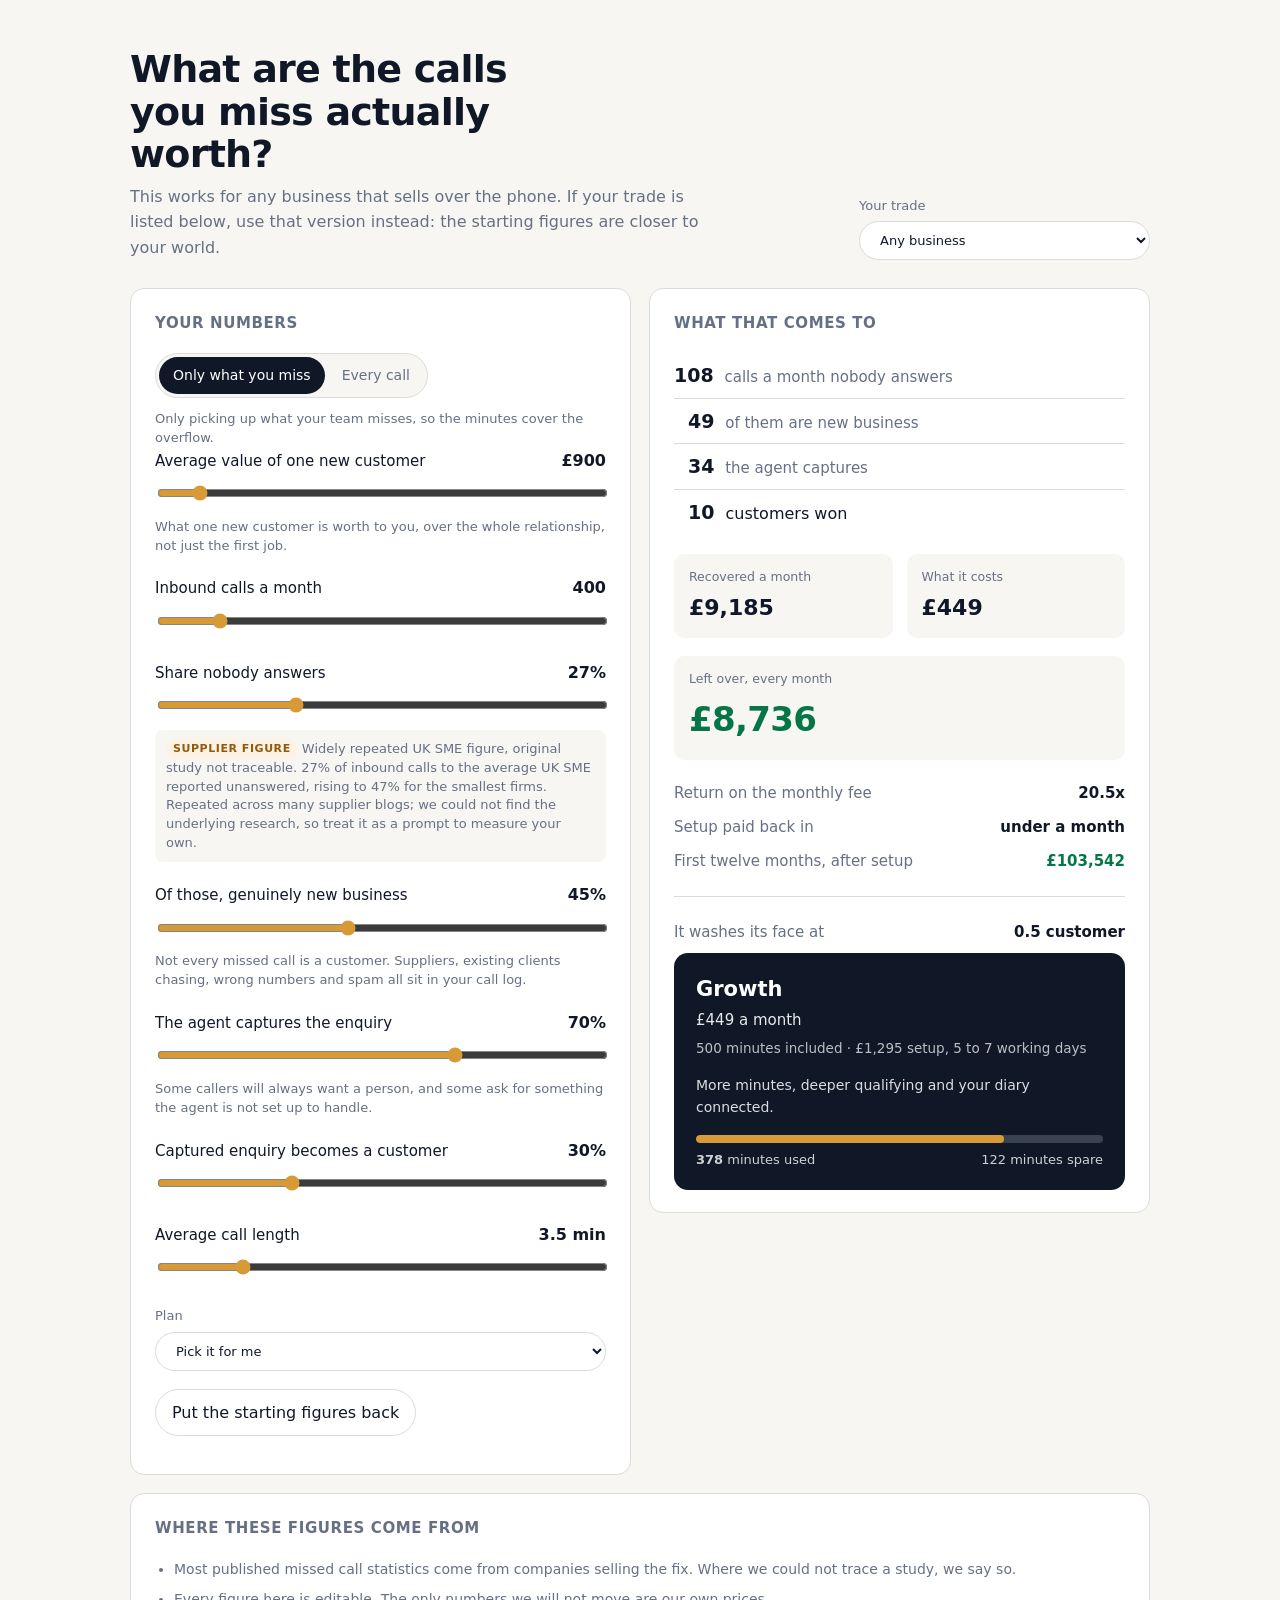
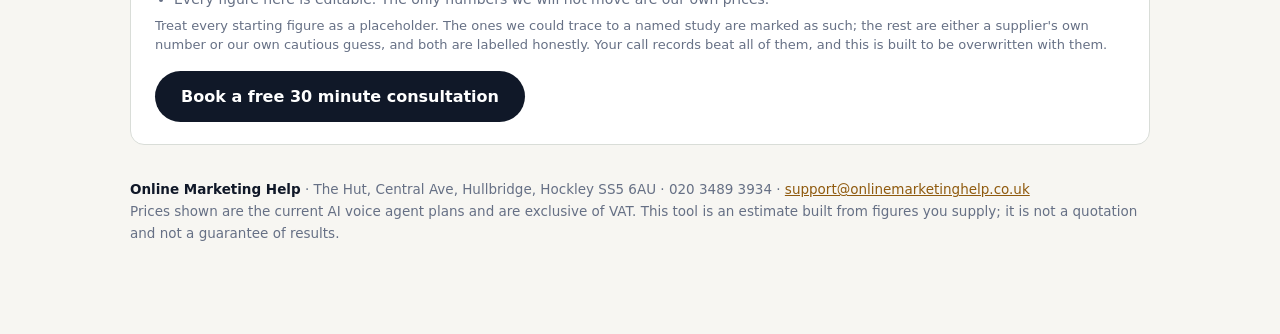
==== index.html @ 424689d3 "ROI calculators for the AI voice agent, nine trades One universal calculator and eight per trade, sh" ====
<!doctype html>
<html lang="en-GB">
<head>
<meta charset="utf-8">
<meta name="viewport" content="width=device-width,initial-scale=1">
<title>ROI calculator | Online Marketing Help</title>
<meta name="description" content="Work out what the calls you miss are costing, and what an AI voice agent from Online Marketing Help would return against its real price.">
<link rel="stylesheet" href="assets/style.css">
</head>
<body>
<div class="wrap">

  <header class="top">
    <div>
      <h1 id="headline"></h1>
      <p class="lede" id="lede"></p>
    </div>
    <label class="pick">
      Your trade
      <select id="industry" aria-label="Choose your trade"></select>
    </label>
  </header>

  <div class="grid">

    <section class="card">
      <h2>Your numbers</h2>

      <div class="modes" role="group" aria-label="What the agent answers">
        <button type="button" data-mode="overflow" class="on">Only what you miss</button>
        <button type="button" data-mode="all">Every call</button>
      </div>
      <p class="help" id="mode-note"></p>

      <div id="controls"></div>

      <label class="pick" style="margin-top:4px">
        Plan
        <select id="planpick" aria-label="Choose a plan"></select>
      </label>

      <p style="margin-top:18px">
        <button type="button" class="btn" id="reset">Put the starting figures back</button>
      </p>
    </section>

    <section class="card">
      <h2>What that comes to</h2>

      <ul id="chain"></ul>

      <div class="figures">
        <div class="fig"><span>Recovered a month</span><b id="revenue"></b></div>
        <div class="fig"><span>What it costs</span><b id="cost"></b></div>
      </div>

      <div class="fig" style="margin-bottom:16px">
        <span>Left over, every month</span><b class="big" id="net"></b>
      </div>

      <div class="line"><span>Return on the monthly fee</span><b id="roi"></b></div>
      <div class="line"><span>Setup paid back in</span><b id="payback"></b></div>
      <div class="line"><span>First twelve months, after setup</span><b id="year1"></b></div>
      <hr class="rule">
      <div class="line"><span>It washes its face at</span><b id="breakeven"></b></div>

      <div class="planbox">
        <h3 id="plan-name"></h3>
        <div class="price" id="plan-price"></div>
        <div class="meta"><span id="plan-mins"></span> &middot; <span id="plan-setup"></span></div>
        <p class="blurb" id="plan-blurb"></p>
        <div class="meter"><i id="minbar"></i></div>
        <div class="mins"><span><b id="minutes"></b> minutes used</span><span id="over"></span></div>
      </div>
    </section>
  </div>

  <div class="card notes" style="margin-top:18px">
    <h2>Where these figures come from</h2>
    <ul id="notes"></ul>
    <p class="help">
      Treat every starting figure as a placeholder. The ones we could trace to a
      named study are marked as such; the rest are either a supplier's own number
      or our own cautious guess, and both are labelled honestly. Your call
      records beat all of them, and this is built to be overwritten with them.
    </p>
    <a class="cta" href="https://onlinemarketinghelp.co.uk/omh-free-consultation">Book a free 30 minute consultation</a>
  </div>

  <footer>
    <strong>Online Marketing Help</strong> &middot; The Hut, Central Ave, Hullbridge,
    Hockley SS5 6AU &middot; 020 3489 3934 &middot;
    <a href="mailto:support@onlinemarketinghelp.co.uk">support@onlinemarketinghelp.co.uk</a>
    <br>
    Prices shown are the current AI voice agent plans and are exclusive of VAT.
    This tool is an estimate built from figures you supply; it is not a quotation
    and not a guarantee of results.
  </footer>

</div>

<script>window.OHM_INDUSTRY = "universal";</script>
<script src="assets/data.js"></script>
<script src="assets/calc.js"></script>
</body>
</html>
---- assets/style.css ----
/* OMH ROI calculator. Tokens match the brand used across the voice agent work,
   with hard fallbacks so this file stands alone in any page it is pasted into. */

:root{
  --ink:#101828; --muted:#667085; --line:#d9ddd8; --warm:#f7f6f2; --surface:#fff;
  --amber:#d79a37; --amber-deep:#8f5a0e; --good:#067647; --bad:#b42318;
  --radius:14px;
  color-scheme:light;
}
*,*::before,*::after{box-sizing:border-box}
body{
  margin:0;background:var(--warm);color:var(--ink);
  font:400 16px/1.6 "Source Sans 3",system-ui,-apple-system,"Segoe UI",sans-serif;
  -webkit-font-smoothing:antialiased;
}
a{color:var(--amber-deep)}
.wrap{max-width:1060px;margin:0 auto;padding:48px 20px 90px}

/* ---------------------------------------------------------------- header */
header.top{display:flex;flex-wrap:wrap;gap:16px;align-items:flex-end;justify-content:space-between;margin-bottom:28px}
h1{font-size:clamp(26px,4vw,38px);line-height:1.12;letter-spacing:-.02em;margin:0 0 8px;max-width:17ch}
.lede{color:var(--muted);margin:0;max-width:56ch}
.pick{display:flex;flex-direction:column;gap:5px;font-size:13px;color:var(--muted)}
select,.btn{font:inherit;color:var(--ink);background:var(--surface);
  border:1px solid var(--line);border-radius:999px;padding:10px 16px;cursor:pointer}
select:focus,.btn:focus{outline:2px solid var(--amber);outline-offset:1px}

/* ----------------------------------------------------------------- grid */
.grid{display:grid;grid-template-columns:1fr 1fr;gap:18px;align-items:start}
@media (max-width:860px){.grid{grid-template-columns:1fr}}
.card{background:var(--surface);border:1px solid var(--line);border-radius:var(--radius);padding:22px 24px}
.card h2{font-size:15px;letter-spacing:.04em;text-transform:uppercase;color:var(--muted);margin:0 0 18px;font-weight:600}

/* --------------------------------------------------------------- fields */
.field{margin-bottom:20px}
.field-head{display:flex;justify-content:space-between;align-items:baseline;gap:12px;margin-bottom:7px}
.field label{font-size:15px}
.field output{font-weight:600;font-variant-numeric:tabular-nums;white-space:nowrap}
input[type=range]{width:100%;accent-color:var(--amber);height:22px}
.help{font-size:13px;line-height:1.45;color:var(--muted);margin:6px 0 0}
.help.src{background:var(--warm);border-radius:8px;padding:9px 11px}
.grade{display:inline-block;font-size:11px;letter-spacing:.05em;text-transform:uppercase;
  font-weight:600;padding:2px 7px;border-radius:999px;vertical-align:1px}
.src.study .grade{background:#e7f4ed;color:var(--good)}
.src.vendor .grade{background:#fdf2e3;color:var(--amber-deep)}
.src.ours .grade{background:#eef0ee;color:var(--muted)}

/* ---------------------------------------------------------------- chain */
#chain{list-style:none;margin:0 0 20px;padding:0}
#chain li{padding:7px 0;border-bottom:1px solid var(--line);font-size:15px;color:var(--muted)}
#chain li:last-child{border-bottom:none;color:var(--ink);font-size:16px}
#chain b{color:var(--ink);font-size:19px;font-variant-numeric:tabular-nums;margin-right:6px}
#chain li.sub{padding-left:14px}

/* -------------------------------------------------------------- results */
.figures{display:grid;grid-template-columns:1fr 1fr;gap:14px;margin-bottom:18px}
.fig{background:var(--warm);border-radius:10px;padding:13px 15px}
.fig span{display:block;font-size:12.5px;color:var(--muted);margin-bottom:3px}
.fig b{font-size:22px;font-variant-numeric:tabular-nums}
.big{font-size:34px!important;letter-spacing:-.02em}
.good{color:var(--good)}
.bad{color:var(--bad)}
.rule{border:none;border-top:1px solid var(--line);margin:18px 0}
.line{display:flex;justify-content:space-between;gap:14px;font-size:15px;padding:5px 0}
.line span{color:var(--muted)}
.line b{font-variant-numeric:tabular-nums}

/* ----------------------------------------------------------------- plan */
.planbox{background:var(--ink);color:#fff;border-radius:var(--radius);padding:20px 22px;margin-top:4px}
.planbox h3{margin:0 0 2px;font-size:21px}
.planbox .price{font-size:15px;opacity:.9}
.planbox .meta{font-size:13.5px;opacity:.72;margin:6px 0 14px}
.planbox p.blurb{font-size:14px;opacity:.85;margin:0 0 16px}
.meter{height:8px;border-radius:999px;background:rgba(255,255,255,.18);overflow:hidden}
.meter i{display:block;height:100%;background:var(--amber);border-radius:999px;transition:width .18s}
.meter i.over{background:var(--bad)}
.mins{display:flex;justify-content:space-between;font-size:13px;opacity:.8;margin-top:7px}

/* ---------------------------------------------------------------- modes */
.modes{display:inline-flex;background:var(--warm);border:1px solid var(--line);
  border-radius:999px;padding:3px;gap:3px;margin-bottom:6px}
.modes button{border:none;background:none;border-radius:999px;padding:7px 14px;
  font:inherit;font-size:14px;color:var(--muted);cursor:pointer}
.modes button.on{background:var(--ink);color:#fff}

/* ---------------------------------------------------------------- notes */
.notes{margin-top:20px}
.notes ul{margin:0;padding-left:19px}
.notes li{font-size:14px;color:var(--muted);margin:7px 0}
footer{margin-top:34px;font-size:13.5px;color:var(--muted);line-height:1.6}
footer strong{color:var(--ink)}
.cta{display:inline-block;margin-top:16px;background:var(--ink);color:#fff;text-decoration:none;
  border-radius:999px;padding:13px 26px;font-weight:600}

@media print{
  body{background:#fff}
  input[type=range],.modes,#reset,select{display:none}
  .card{break-inside:avoid}
}
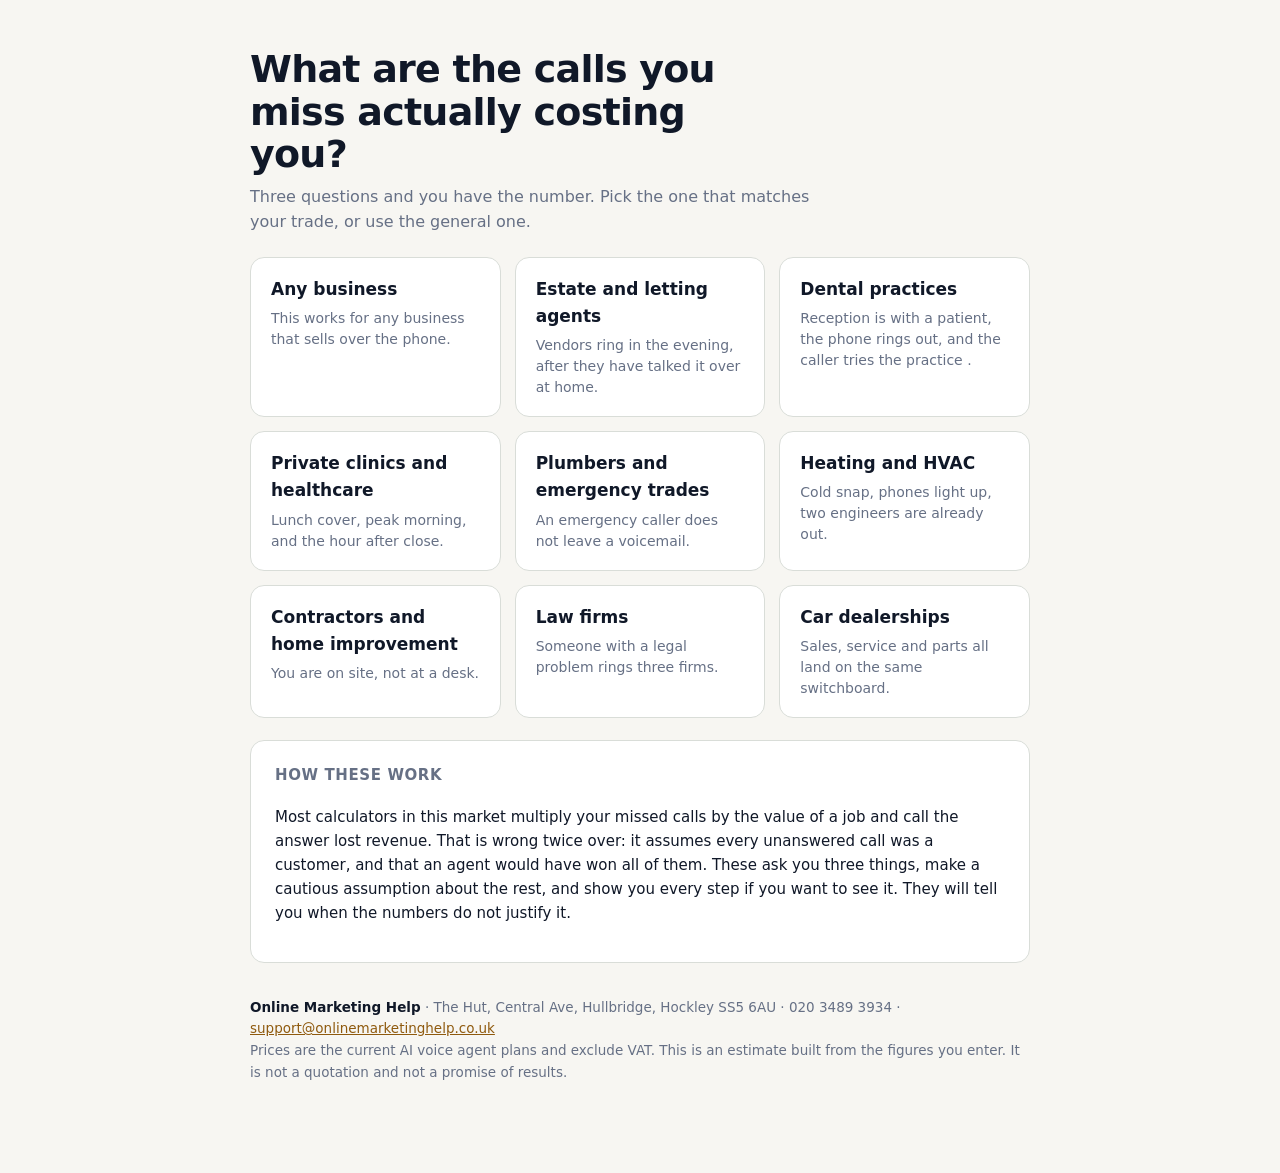
==== commit 0264cb38: "Rebuild around three plain questions, a tile index and a lead form The first version asked six quest" ====
--- a/index.html
+++ b/index.html
@@ -3,104 +3,82 @@
 <head>
 <meta charset="utf-8">
 <meta name="viewport" content="width=device-width,initial-scale=1">
-<title>ROI calculator | Online Marketing Help</title>
-<meta name="description" content="Work out what the calls you miss are costing, and what an AI voice agent from Online Marketing Help would return against its real price.">
+<title>What are your missed calls costing you? | Online Marketing Help</title>
+<meta name="description" content="Work out what the calls you miss are worth, and what an AI voice agent would return against its real price. Nine calculators, one for each trade.">
 <link rel="stylesheet" href="assets/style.css">
 </head>
 <body>
 <div class="wrap">
 
   <header class="top">
-    <div>
-      <h1 id="headline"></h1>
-      <p class="lede" id="lede"></p>
-    </div>
-    <label class="pick">
-      Your trade
-      <select id="industry" aria-label="Choose your trade"></select>
-    </label>
+    <h1>What are the calls you miss actually costing you?</h1>
+    <p class="lede">
+      Three questions and you have the number. Pick the one that matches your
+      trade, or use the general one.
+    </p>
   </header>
 
-  <div class="grid">
-
-    <section class="card">
-      <h2>Your numbers</h2>
-
-      <div class="modes" role="group" aria-label="What the agent answers">
-        <button type="button" data-mode="overflow" class="on">Only what you miss</button>
-        <button type="button" data-mode="all">Every call</button>
-      </div>
-      <p class="help" id="mode-note"></p>
-
-      <div id="controls"></div>
-
-      <label class="pick" style="margin-top:4px">
-        Plan
-        <select id="planpick" aria-label="Choose a plan"></select>
-      </label>
-
-      <p style="margin-top:18px">
-        <button type="button" class="btn" id="reset">Put the starting figures back</button>
-      </p>
-    </section>
-
-    <section class="card">
-      <h2>What that comes to</h2>
-
-      <ul id="chain"></ul>
-
-      <div class="figures">
-        <div class="fig"><span>Recovered a month</span><b id="revenue"></b></div>
-        <div class="fig"><span>What it costs</span><b id="cost"></b></div>
-      </div>
-
-      <div class="fig" style="margin-bottom:16px">
-        <span>Left over, every month</span><b class="big" id="net"></b>
-      </div>
-
-      <div class="line"><span>Return on the monthly fee</span><b id="roi"></b></div>
-      <div class="line"><span>Setup paid back in</span><b id="payback"></b></div>
-      <div class="line"><span>First twelve months, after setup</span><b id="year1"></b></div>
-      <hr class="rule">
-      <div class="line"><span>It washes its face at</span><b id="breakeven"></b></div>
-
-      <div class="planbox">
-        <h3 id="plan-name"></h3>
-        <div class="price" id="plan-price"></div>
-        <div class="meta"><span id="plan-mins"></span> &middot; <span id="plan-setup"></span></div>
-        <p class="blurb" id="plan-blurb"></p>
-        <div class="meter"><i id="minbar"></i></div>
-        <div class="mins"><span><b id="minutes"></b> minutes used</span><span id="over"></span></div>
-      </div>
-    </section>
+  <div class="cards">
+    <a class="tile" href="any-business.html">
+      <b>Any business</b>
+      <span>This works for any business that sells over the phone.</span>
+    </a>
+    <a class="tile" href="real-estate.html">
+      <b>Estate and letting agents</b>
+      <span>Vendors ring in the evening, after they have talked it over at home.</span>
+    </a>
+    <a class="tile" href="dental.html">
+      <b>Dental practices</b>
+      <span>Reception is with a patient, the phone rings out, and the caller tries the practice .</span>
+    </a>
+    <a class="tile" href="clinics.html">
+      <b>Private clinics and healthcare</b>
+      <span>Lunch cover, peak morning, and the hour after close.</span>
+    </a>
+    <a class="tile" href="plumbers.html">
+      <b>Plumbers and emergency trades</b>
+      <span>An emergency caller does not leave a voicemail.</span>
+    </a>
+    <a class="tile" href="hvac.html">
+      <b>Heating and HVAC</b>
+      <span>Cold snap, phones light up, two engineers are already out.</span>
+    </a>
+    <a class="tile" href="contractors.html">
+      <b>Contractors and home improvement</b>
+      <span>You are on site, not at a desk.</span>
+    </a>
+    <a class="tile" href="law-firms.html">
+      <b>Law firms</b>
+      <span>Someone with a legal problem rings three firms.</span>
+    </a>
+    <a class="tile" href="car-dealerships.html">
+      <b>Car dealerships</b>
+      <span>Sales, service and parts all land on the same switchboard.</span>
+    </a>
   </div>
 
-  <div class="card notes" style="margin-top:18px">
-    <h2>Where these figures come from</h2>
-    <ul id="notes"></ul>
-    <p class="help">
-      Treat every starting figure as a placeholder. The ones we could trace to a
-      named study are marked as such; the rest are either a supplier's own number
-      or our own cautious guess, and both are labelled honestly. Your call
-      records beat all of them, and this is built to be overwritten with them.
+  <section class="card" style="margin-top:22px">
+    <h2>How these work</h2>
+    <p class="hint" style="font-size:15px">
+      Most calculators in this market multiply your missed calls by the value of
+      a job and call the answer lost revenue. That is wrong twice over: it
+      assumes every unanswered call was a customer, and that an agent would have
+      won all of them. These ask you three things, make a cautious assumption
+      about the rest, and show you every step if you want to see it. They will
+      tell you when the numbers do not justify it.
     </p>
-    <a class="cta" href="https://onlinemarketinghelp.co.uk/omh-free-consultation">Book a free 30 minute consultation</a>
-  </div>
+  </section>
 
   <footer>
     <strong>Online Marketing Help</strong> &middot; The Hut, Central Ave, Hullbridge,
     Hockley SS5 6AU &middot; 020 3489 3934 &middot;
     <a href="mailto:support@onlinemarketinghelp.co.uk">support@onlinemarketinghelp.co.uk</a>
     <br>
-    Prices shown are the current AI voice agent plans and are exclusive of VAT.
-    This tool is an estimate built from figures you supply; it is not a quotation
-    and not a guarantee of results.
+    Prices are the current AI voice agent plans and exclude VAT. This is an
+    estimate built from the figures you enter. It is not a quotation and not a
+    promise of results.
   </footer>
 
 </div>
-
-<script>window.OHM_INDUSTRY = "universal";</script>
-<script src="assets/data.js"></script>
-<script src="assets/calc.js"></script>
 </body>
 </html>
--- a/assets/style.css
+++ b/assets/style.css
@@ -97,3 +97,66 @@
   input[type=range],.modes,#reset,select{display:none}
   .card{break-inside:avoid}
 }
+
+/* ===================================================================
+   The simplified layout: a chooser page, three big questions, one
+   answer, and everything else folded away behind a button.
+   =================================================================== */
+
+.wrap{max-width:820px}
+.grid .card,.cards{max-width:none}
+h1{max-width:20ch}
+.back{margin:0 0 18px;font-size:14px}
+.back a{color:var(--muted);text-decoration:none}
+.back a:hover{color:var(--ink)}
+header.top{display:block;margin-bottom:22px}
+
+/* ------------------------------------------------------- chooser tiles */
+.cards{display:grid;grid-template-columns:repeat(auto-fill,minmax(236px,1fr));gap:14px}
+.tile{display:block;background:var(--surface);border:1px solid var(--line);
+  border-radius:var(--radius);padding:18px 20px;text-decoration:none;color:inherit}
+.tile:hover{border-color:var(--amber);transform:translateY(-1px)}
+.tile b{display:block;font-size:17px;margin-bottom:5px}
+.tile span{display:block;font-size:14px;color:var(--muted);line-height:1.5}
+
+/* ---------------------------------------------------- the three asks */
+.asks-card{padding:10px 24px 24px}
+.ask{padding:22px 0;border-bottom:1px solid var(--line)}
+.ask:last-child{border-bottom:none}
+.ask .q{display:block;font-size:19px;font-weight:600;line-height:1.3;margin-bottom:10px}
+.ask .answer{font-size:30px;font-weight:600;letter-spacing:-.02em;
+  font-variant-numeric:tabular-nums;margin-bottom:10px;color:var(--amber-deep)}
+.ask .hint{font-size:14px;margin-top:9px}
+.ask .hint.src{background:var(--warm);border-radius:8px;padding:9px 11px}
+
+/* ------------------------------------------------------------ result */
+.result{margin-top:18px}
+.verdict{font-size:25px;line-height:1.3;letter-spacing:-.01em;margin:0 0 20px;font-weight:500}
+.verdict b{font-weight:700}
+.verdict.good b{color:var(--good)}
+.verdict.bad b{color:var(--bad)}
+.two{display:grid;grid-template-columns:1fr 1fr;gap:14px;margin-bottom:18px}
+@media (max-width:560px){.two{grid-template-columns:1fr}}
+.two .fig b{display:block;font-size:27px;margin:2px 0}
+.two .fig em{font-style:normal;font-size:13px;color:var(--muted)}
+
+/* ------------------------------------------------------------- middle */
+.middle{text-align:center;margin:20px 0}
+#workings .card h2{margin-top:0}
+#chain{margin-bottom:16px}
+
+/* --------------------------------------------------------------- form */
+.capture{margin-top:18px;border-color:var(--amber)}
+.capture h2{color:var(--ink);font-size:19px;text-transform:none;letter-spacing:0;margin-bottom:8px}
+.rows{display:grid;grid-template-columns:1fr 1fr;gap:13px}
+@media (max-width:560px){.rows{grid-template-columns:1fr}}
+.rows label{display:flex;flex-direction:column;gap:5px;font-size:14px;color:var(--muted)}
+.rows input{font:inherit;font-size:15.5px;color:var(--ink);background:var(--surface);
+  border:1px solid var(--line);border-radius:10px;padding:12px 14px;width:100%}
+.rows input:focus{outline:none;border-color:var(--amber)}
+.consent{font-size:13px;color:var(--muted);margin:14px 0 16px}
+button.cta{border:none;cursor:pointer;font:inherit;font-weight:600;font-size:16px}
+.formnote{font-size:14.5px;margin:14px 0 0;line-height:1.5}
+.formnote.bad{color:var(--bad)}
+.formnote.good{color:var(--good)}
+.or{font-size:14px;color:var(--muted);margin:16px 0 0}
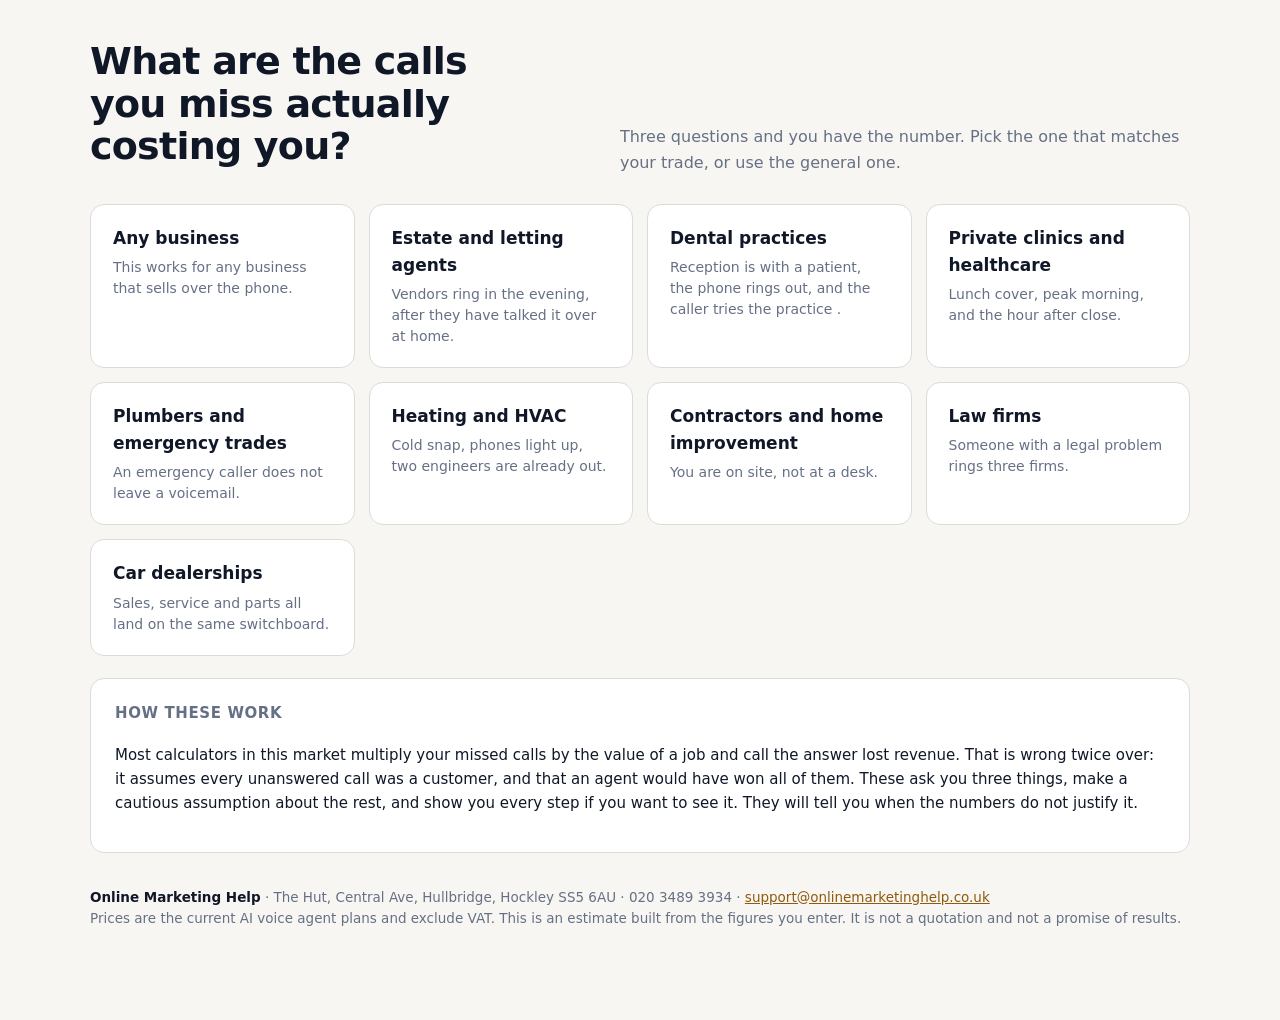
==== commit 36e39219: "Hide the calculator's own furniture when it is embedded Inside an iframe on our own site the host pa" ====
--- a/index.html
+++ b/index.html
@@ -70,10 +70,10 @@
   </section>
 
   <footer>
-    <strong>Online Marketing Help</strong> &middot; The Hut, Central Ave, Hullbridge,
-    Hockley SS5 6AU &middot; 020 3489 3934 &middot;
+    <span class="addr"><strong>Online Marketing Help</strong> &middot; The Hut, Central Ave,
+    Hullbridge, Hockley SS5 6AU &middot; 020 3489 3934 &middot;
     <a href="mailto:support@onlinemarketinghelp.co.uk">support@onlinemarketinghelp.co.uk</a>
-    <br>
+    <br></span>
     Prices are the current AI voice agent plans and exclude VAT. This is an
     estimate built from the figures you enter. It is not a quotation and not a
     promise of results.
--- a/assets/style.css
+++ b/assets/style.css
@@ -3,7 +3,12 @@
 
 :root{
   --ink:#101828; --muted:#667085; --line:#d9ddd8; --warm:#f7f6f2; --surface:#fff;
-  --amber:#d79a37; --amber-deep:#8f5a0e; --good:#067647; --bad:#b42318;
+  --amber:#d79a37; --amber-deep:#8f5a0e; --bad:#b42318;
+  /* A positive result is shown in ink, not green. The site's palette is cream,
+     ink and amber, and a green figure read as a different brand sitting inside
+     an OMH page. Red stays for a negative, where it is a warning rather than
+     decoration. */
+  --good:#101828;
   --radius:14px;
   color-scheme:light;
 }
@@ -41,7 +46,9 @@
 .help.src{background:var(--warm);border-radius:8px;padding:9px 11px}
 .grade{display:inline-block;font-size:11px;letter-spacing:.05em;text-transform:uppercase;
   font-weight:600;padding:2px 7px;border-radius:999px;vertical-align:1px}
-.src.study .grade{background:#e7f4ed;color:var(--good)}
+/* Three grades, told apart by weight rather than by hue: a study is the
+   strongest, a supplier figure is amber, our own assumption is quiet. */
+.src.study .grade{background:var(--ink);color:#fff}
 .src.vendor .grade{background:#fdf2e3;color:var(--amber-deep)}
 .src.ours .grade{background:#eef0ee;color:var(--muted)}
 
@@ -99,54 +106,138 @@
 }
 
 /* ===================================================================
-   The simplified layout: a chooser page, three big questions, one
-   answer, and everything else folded away behind a button.
+   Layout: a centred hero, then one panel with the dials on the left
+   and the answer on the right. Our own palette, cream and ink and
+   amber, rather than the dark purple it is modelled on.
    =================================================================== */
 
-.wrap{max-width:820px}
-.grid .card,.cards{max-width:none}
-h1{max-width:20ch}
-.back{margin:0 0 18px;font-size:14px}
+.wrap{max-width:1140px;padding-top:40px}
+.back{margin:0 0 26px;font-size:14px}
 .back a{color:var(--muted);text-decoration:none}
 .back a:hover{color:var(--ink)}
-header.top{display:block;margin-bottom:22px}
-
-/* ------------------------------------------------------- chooser tiles */
-.cards{display:grid;grid-template-columns:repeat(auto-fill,minmax(236px,1fr));gap:14px}
+
+/* ----------------------------------------------------------- the hero */
+.hero{text-align:center;margin:0 auto 34px;max-width:720px}
+.badge{display:inline-flex;align-items:center;gap:7px;background:#f7f0e3;color:var(--amber-deep);
+  border-radius:999px;padding:6px 14px;font-size:13px;font-weight:600;margin-bottom:18px}
+.hero h1{max-width:none;margin:0 auto 10px;font-size:clamp(32px,5.4vw,52px);line-height:1.05}
+.hero .lede{margin:0 auto;max-width:52ch;font-size:17px}
+
+/* ---------------------------------------------------------- the panel */
+.panel{background:var(--surface);border:1px solid var(--line);border-radius:22px;
+  padding:6px;box-shadow:0 24px 60px -34px rgba(16,24,40,.3)}
+.panel-in{display:grid;grid-template-columns:1fr 1fr;gap:10px;
+  background:linear-gradient(180deg,#fdfcfa,var(--surface));border-radius:18px;padding:26px}
+@media (max-width:900px){.panel-in{grid-template-columns:1fr;padding:18px}}
+.col-controls{padding:6px 18px 0 6px}
+@media (max-width:900px){.col-controls{padding:0}}
+
+/* --------------------------------------------------------- the dials */
+.ask{padding:0 0 26px}
+.ask:last-child{padding-bottom:18px}
+.ask-head{display:flex;align-items:baseline;justify-content:space-between;gap:14px;margin-bottom:12px}
+.ask .q{font-size:16px;font-weight:500;color:var(--muted);margin:0;line-height:1.35}
+.ask .answer{font-size:26px;font-weight:700;letter-spacing:-.02em;color:var(--ink);
+  font-variant-numeric:tabular-nums;white-space:nowrap;margin:0}
+.scale{display:flex;justify-content:space-between;font-size:12px;color:var(--muted);
+  margin-top:5px;font-variant-numeric:tabular-nums}
+.ask .hint{font-size:13px;margin-top:9px}
+.ask .hint.src{background:var(--warm);border-radius:9px;padding:9px 11px;margin-top:10px}
+input[type=range]{height:26px}
+
+/* ---------------------------------------------------------- tooltips
+   The explanation under each dial, and the line saying where its starting
+   figure came from, used to sit in the column. Three of them together made
+   the panel about a third taller than the answer it was carrying, which is
+   the wrong shape for something embedded in a page. They are the same words,
+   moved behind the mark beside the question: hover on a mouse, tap on a
+   phone. Nothing here is load bearing for the sum, so nothing is lost by it
+   being one gesture away. */
+.tip{position:relative;display:inline-flex;vertical-align:baseline;margin-left:6px}
+.tip-b{width:17px;height:17px;padding:0;border-radius:50%;cursor:pointer;
+  border:1px solid var(--line);background:var(--warm);color:var(--muted);
+  font:600 11px/1 inherit;display:inline-flex;align-items:center;justify-content:center}
+.tip-b:hover,.tip.open .tip-b{background:var(--ink);border-color:var(--ink);color:#fff}
+.tip-b:focus-visible{outline:2px solid var(--amber);outline-offset:2px}
+.tip-pop{position:absolute;bottom:calc(100% + 9px);left:50%;transform:translateX(-50%);
+  width:min(300px,74vw);background:var(--ink);color:#fff;border-radius:12px;
+  padding:12px 14px;font:400 13px/1.5 inherit;text-align:left;letter-spacing:0;
+  text-transform:none;z-index:30;opacity:0;visibility:hidden;transition:opacity .12s;
+  /* The mark sits inside a nowrap span so it cannot wrap away from the last
+     word of the question. The bubble must opt back out, or its text runs off
+     in one line. */
+  white-space:normal;
+  box-shadow:0 18px 40px -16px rgba(16,24,40,.6)}
+/* Pinned to one edge when the mark sits near the side of the frame, so the
+   bubble never hangs off it. */
+.tip.at-left .tip-pop{left:-8px;transform:none}
+.tip.at-right .tip-pop{left:auto;right:-8px;transform:none}
+.tip-pop::after{content:"";position:absolute;top:100%;left:var(--tail,50%);margin-left:-5px;
+  border:5px solid transparent;border-top-color:var(--ink)}
+.tip:hover .tip-pop,.tip.open .tip-pop,.tip-b:focus-visible+.tip-pop{opacity:1;visibility:visible}
+/* Hovering the question itself opens it, which is where the pointer already
+   is. The mark is the signal that there is something behind it. */
+.has-tip{cursor:help}
+.has-tip:hover .tip-pop{opacity:1;visibility:visible}
+.has-tip:hover .tip-b{background:var(--ink);border-color:var(--ink);color:#fff}
+.nowrap{white-space:nowrap}
+.tip-pop a{color:#edc078}
+.tip-pop .tip-hint{display:block}
+.tip-pop .src{display:block;margin:9px 0 0;padding-top:9px;
+  border-top:1px solid rgba(255,255,255,.16);
+  font-size:12.5px;color:rgba(255,255,255,.8)}
+@media (hover:none){.tip:hover .tip-pop,.has-tip:hover .tip-pop{opacity:0;visibility:hidden}
+  .tip.open .tip-pop{opacity:1;visibility:visible}}
+
+/* ---------------------------------------------------------- segments */
+.planpick{margin-top:4px}
+.pp-label{display:block;font-size:16px;color:var(--muted);margin-bottom:10px}
+.segments{display:grid;grid-template-columns:repeat(3,1fr);gap:9px}
+.segments button{font:inherit;font-weight:600;font-size:15px;cursor:pointer;
+  padding:13px 8px;border-radius:12px;border:1px solid var(--line);
+  background:var(--warm);color:var(--muted)}
+.segments button:hover{border-color:var(--amber);color:var(--ink)}
+.segments button.on{background:var(--ink);border-color:var(--ink);color:#fff}
+.pp-note{font-size:13.5px;color:var(--muted);margin:12px 0 0;line-height:1.5}
+
+/* ---------------------------------------------------------- results */
+.col-results{display:flex;flex-direction:column;gap:12px}
+.cap{display:flex;align-items:center;gap:6px;font-size:13.5px;color:var(--muted)}
+.hero-fig{background:var(--warm);border:1px solid var(--line);border-radius:16px;padding:22px 24px}
+.hero-fig b{display:block;font-size:clamp(38px,5.6vw,54px);line-height:1.05;letter-spacing:-.03em;
+  font-variant-numeric:tabular-nums;margin:8px 0 6px}
+.hero-fig em{font-style:normal;font-size:13.5px;color:var(--muted);font-variant-numeric:tabular-nums}
+.two{display:grid;grid-template-columns:1fr 1fr;gap:12px}
+@media (max-width:480px){.two{grid-template-columns:1fr}}
+.stat{background:var(--warm);border:1px solid var(--line);border-radius:14px;padding:16px 18px}
+.stat b{display:block;font-size:26px;letter-spacing:-.02em;font-variant-numeric:tabular-nums;margin:6px 0 3px}
+.stat em{font-style:normal;font-size:12.5px;color:var(--muted)}
+.highlight{display:flex;justify-content:space-between;align-items:flex-end;gap:16px;
+  background:#fdf6ea;border:1px solid var(--amber);border-radius:16px;padding:18px 20px}
+.highlight b{display:block;font-size:30px;letter-spacing:-.02em;margin-top:5px;
+  font-variant-numeric:tabular-nums}
+.highlight .right{text-align:right}
+.highlight .right b{font-size:25px;color:var(--amber-deep)}
+.highlight em{font-style:normal;font-size:12.5px;color:var(--muted)}
+.lines{padding:2px 4px}
+.line{display:flex;justify-content:space-between;gap:14px;font-size:14.5px;padding:7px 0}
+.line span{color:var(--muted)}
+.line b{font-variant-numeric:tabular-nums}
+
+/* --------------------------------------------------- chooser + rest */
+.cards{display:grid;grid-template-columns:repeat(auto-fill,minmax(250px,1fr));gap:14px}
 .tile{display:block;background:var(--surface);border:1px solid var(--line);
-  border-radius:var(--radius);padding:18px 20px;text-decoration:none;color:inherit}
+  border-radius:var(--radius);padding:20px 22px;text-decoration:none;color:inherit}
 .tile:hover{border-color:var(--amber);transform:translateY(-1px)}
 .tile b{display:block;font-size:17px;margin-bottom:5px}
 .tile span{display:block;font-size:14px;color:var(--muted);line-height:1.5}
 
-/* ---------------------------------------------------- the three asks */
-.asks-card{padding:10px 24px 24px}
-.ask{padding:22px 0;border-bottom:1px solid var(--line)}
-.ask:last-child{border-bottom:none}
-.ask .q{display:block;font-size:19px;font-weight:600;line-height:1.3;margin-bottom:10px}
-.ask .answer{font-size:30px;font-weight:600;letter-spacing:-.02em;
-  font-variant-numeric:tabular-nums;margin-bottom:10px;color:var(--amber-deep)}
-.ask .hint{font-size:14px;margin-top:9px}
-.ask .hint.src{background:var(--warm);border-radius:8px;padding:9px 11px}
-
-/* ------------------------------------------------------------ result */
-.result{margin-top:18px}
-.verdict{font-size:25px;line-height:1.3;letter-spacing:-.01em;margin:0 0 20px;font-weight:500}
-.verdict b{font-weight:700}
-.verdict.good b{color:var(--good)}
-.verdict.bad b{color:var(--bad)}
-.two{display:grid;grid-template-columns:1fr 1fr;gap:14px;margin-bottom:18px}
-@media (max-width:560px){.two{grid-template-columns:1fr}}
-.two .fig b{display:block;font-size:27px;margin:2px 0}
-.two .fig em{font-style:normal;font-size:13px;color:var(--muted)}
-
-/* ------------------------------------------------------------- middle */
-.middle{text-align:center;margin:20px 0}
+.middle{text-align:center;margin:22px 0}
+#workings{max-width:1140px}
 #workings .card h2{margin-top:0}
 #chain{margin-bottom:16px}
 
-/* --------------------------------------------------------------- form */
-.capture{margin-top:18px;border-color:var(--amber)}
+.capture{margin-top:18px;border-color:var(--amber);max-width:760px;margin-left:auto;margin-right:auto}
 .capture h2{color:var(--ink);font-size:19px;text-transform:none;letter-spacing:0;margin-bottom:8px}
 .rows{display:grid;grid-template-columns:1fr 1fr;gap:13px}
 @media (max-width:560px){.rows{grid-template-columns:1fr}}
@@ -158,5 +249,29 @@
 button.cta{border:none;cursor:pointer;font:inherit;font-weight:600;font-size:16px}
 .formnote{font-size:14.5px;margin:14px 0 0;line-height:1.5}
 .formnote.bad{color:var(--bad)}
-.formnote.good{color:var(--good)}
+/* A sent confirmation, in amber rather than body ink, so it is clearly a
+   response to the button and not another paragraph. */
+.formnote.good{color:var(--amber-deep);font-weight:600}
 .or{font-size:14px;color:var(--muted);margin:16px 0 0}
+
+/* The highlight line varies in length ("1.3x back" against "1.1 new patients a
+   month"), so it has to wrap without shoving the price column into two lines. */
+.highlight{align-items:center}
+.highlight>div:first-child{min-width:0}
+.highlight b{font-size:clamp(21px,2.3vw,28px);line-height:1.18}
+.highlight .right{flex:0 0 auto;white-space:nowrap}
+.highlight .right b{font-size:24px}
+
+
+/* ------------------------------------------------- embedded in our own page
+   Inside an iframe on onlinemarketinghelp.co.uk the host page already carries
+   the navigation, the call to action and the footer, so the calculator's own
+   copies of all three are noise. The disclaimer stays: it is the only line
+   here that is not repeated upstairs, and it is the one that says this is an
+   estimate rather than a quotation. */
+html.embedded .back,
+html.embedded #capture,
+html.embedded .middle,
+html.embedded footer .addr { display: none; }
+html.embedded .wrap { padding-top: 26px; padding-bottom: 34px; }
+html.embedded footer { margin-top: 22px; padding-bottom: 0; }
